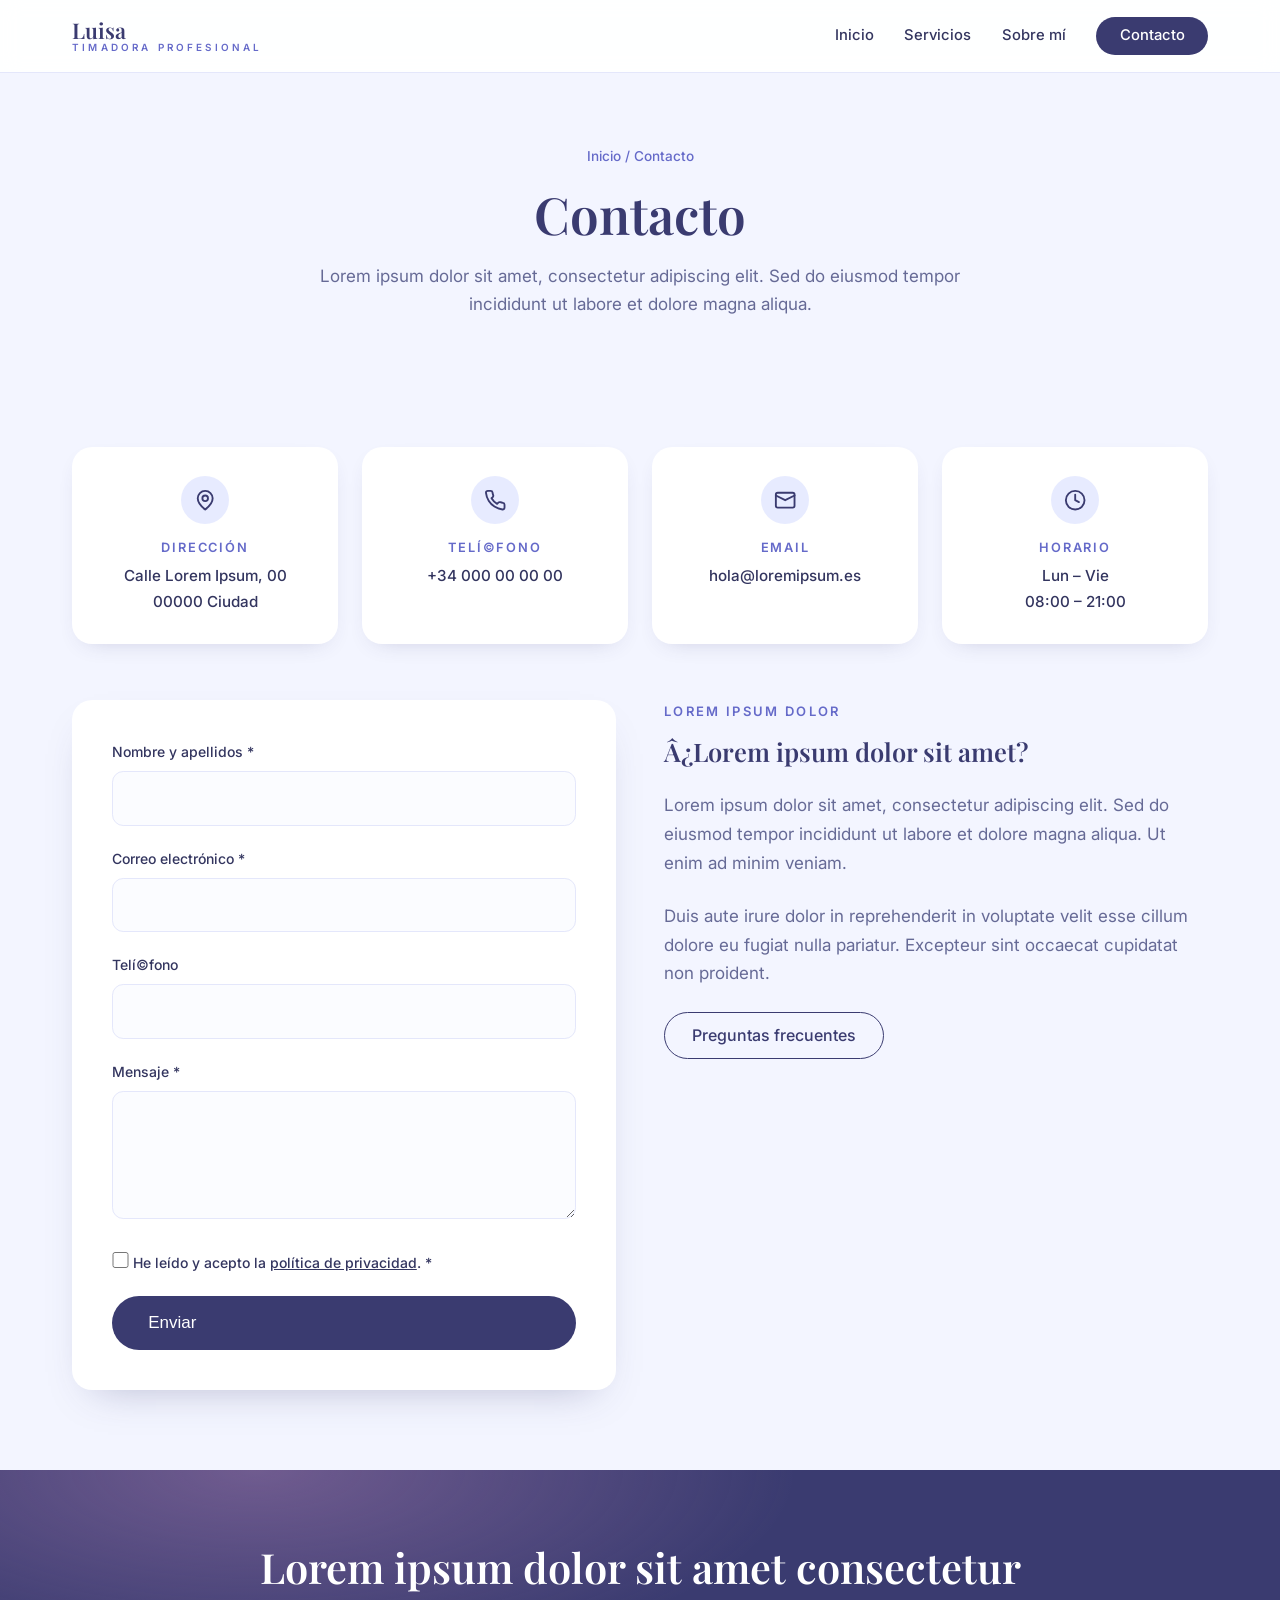
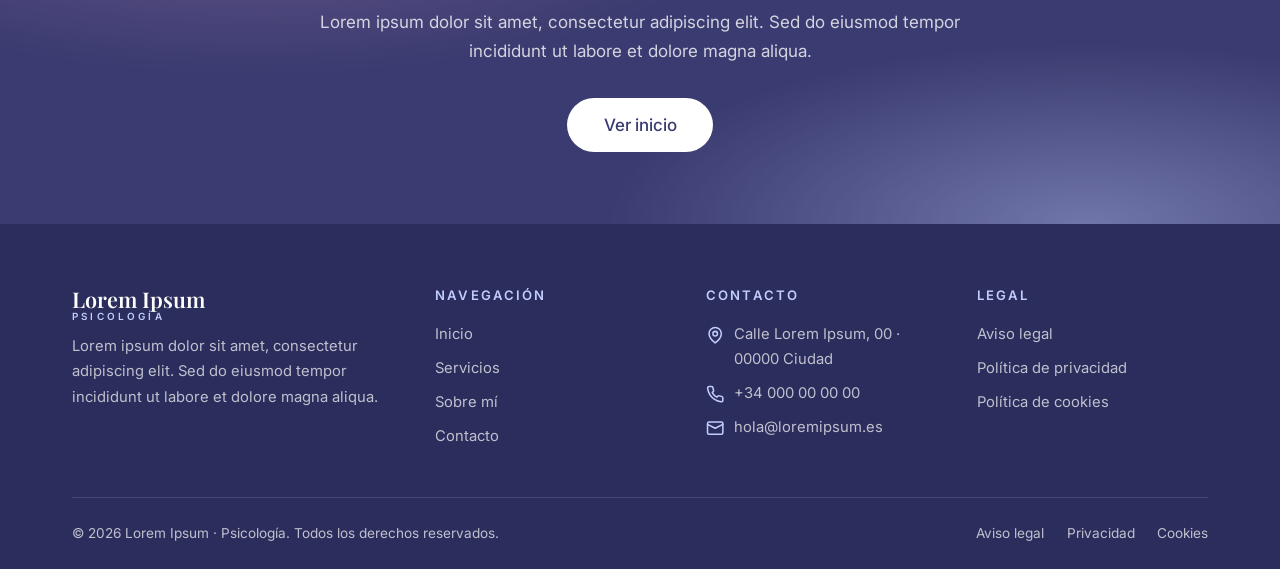
==== contacto.html @ 70025f61 "primer commit Se añaden los ficheros trabajados en local" ====
<!DOCTYPE html>
<html lang="es">

<head>
  <meta charset="UTF-8">
  <meta name="viewport" content="width=device-width, initial-scale=1.0">
  <title>Contacto</title>
  <meta name="description"
    content="Lorem ipsum dolor sit amet, consectetur adipiscing elit. Sed do eiusmod tempor incididunt ut labore et dolore magna aliqua.">
  <link rel="icon" type="image/svg+xml" href="assets/favicon.svg">
  <link rel="preconnect" href="https://fonts.googleapis.com">
  <link rel="preconnect" href="https://fonts.gstatic.com" crossorigin>
  <link
    href="https://fonts.googleapis.com/css2?family=Inter:wght@400;500;600&family=Playfair+Display:ital,wght@0,500;0,600;1,500&display=swap"
    rel="stylesheet">
  <link rel="stylesheet" href="css/style.css">
</head>

<body>

  <header class="site-header" id="site-header"></header>

  <main>

    <section class="page-hero">
      <div class="container">
        <p class="crumb">Inicio / Contacto</p>
        <h1>Contacto</h1>
        <p>Lorem ipsum dolor sit amet, consectetur adipiscing elit. Sed do eiusmod tempor incididunt ut labore et dolore
          magna aliqua.</p>
      </div>
    </section>

    <section class="section">
      <div class="container">

        <div class="info-grid">
          <div class="info-card">
            <div class="icon">
              <svg viewBox="0 0 24 24" fill="none" stroke="currentColor" stroke-width="2" stroke-linecap="round"
                stroke-linejoin="round">
                <path d="M20 10c0 6-8 12-8 12s-8-6-8-12a8 8 0 0 1 16 0Z" />
                <circle cx="12" cy="10" r="3" />
              </svg>
            </div>
            <h3>Dirección</h3>
            <p>Calle Lorem Ipsum, 00<br>00000 Ciudad</p>
          </div>
          <div class="info-card">
            <div class="icon">
              <svg viewBox="0 0 24 24" fill="none" stroke="currentColor" stroke-width="2" stroke-linecap="round"
                stroke-linejoin="round">
                <path
                  d="M22 16.92v3a2 2 0 0 1-2.18 2 19.79 19.79 0 0 1-8.63-3.07 19.5 19.5 0 0 1-6-6A19.79 19.79 0 0 1 2.12 4.18 2 2 0 0 1 4.11 2h3a2 2 0 0 1 2 1.72c.13.96.36 1.9.7 2.81a2 2 0 0 1-.45 2.11L8.09 9.91a16 16 0 0 0 6 6l1.27-1.27a2 2 0 0 1 2.11-.45c.91.34 1.85.57 2.81.7A2 2 0 0 1 22 16.92Z" />
              </svg>
            </div>
            <h3>Telí©fono</h3>
            <p>+34 000 00 00 00</p>
          </div>
          <div class="info-card">
            <div class="icon">
              <svg viewBox="0 0 24 24" fill="none" stroke="currentColor" stroke-width="2" stroke-linecap="round"
                stroke-linejoin="round">
                <rect x="2" y="4" width="20" height="16" rx="2" />
                <path d="m22 7-10 5L2 7" />
              </svg>
            </div>
            <h3>Email</h3>
            <p>hola@loremipsum.es</p>
          </div>
          <div class="info-card">
            <div class="icon">
              <svg viewBox="0 0 24 24" fill="none" stroke="currentColor" stroke-width="2" stroke-linecap="round"
                stroke-linejoin="round">
                <circle cx="12" cy="12" r="10" />
                <path d="M12 6v6l4 2" />
              </svg>
            </div>
            <h3>Horario</h3>
            <p>Lun – Vie<br>08:00 – 21:00</p>
          </div>
        </div>

        <div class="contact-wrap">
          <form class="contact-form" id="contact-form" novalidate>
            <div class="form-group">
              <label for="nombre">Nombre y apellidos *</label>
              <input type="text" id="nombre" name="nombre" required>
            </div>
            <div class="form-group">
              <label for="email">Correo electrónico *</label>
              <input type="email" id="email" name="email" required>
            </div>
            <div class="form-group">
              <label for="telefono">Telí©fono</label>
              <input type="tel" id="telefono" name="telefono">
            </div>
            <div class="form-group">
              <label for="mensaje">Mensaje *</label>
              <textarea id="mensaje" name="mensaje" required></textarea>
            </div>
            <div class="form-group">
              <label class="form-check">
                <input type="checkbox" id="privacidad" required>
                <span>He leí­do y acepto la <a href="#" style="text-decoration:underline">polí­tica de privacidad</a>.
                  *</span>
              </label>
            </div>
            <button type="submit" class="btn btn-primary btn-lg w-100">Enviar</button>
            <p id="form-success" class="form-success">Lorem ipsum dolor sit amet. Nos pondremos en contacto contigo lo
              antes posible.</p>
          </form>

          <aside>
            <p class="eyebrow">Lorem ipsum dolor</p>
            <h2>Â¿Lorem ipsum dolor sit amet?</h2>
            <p class="mt-3">Lorem ipsum dolor sit amet, consectetur adipiscing elit. Sed do eiusmod tempor incididunt ut
              labore et dolore magna aliqua. Ut enim ad minim veniam.</p>
            <p class="mt-3">Duis aute irure dolor in reprehenderit in voluptate velit esse cillum dolore eu fugiat nulla
              pariatur. Excepteur sint occaecat cupidatat non proident.</p>
            <div class="mt-3">
              <a class="btn btn-outline" href="#faq">Preguntas frecuentes</a>
            </div>
          </aside>
        </div>

      </div>
    </section>

    <section class="cta-band" id="faq">
      <div class="container">
        <h2>Lorem ipsum dolor sit amet consectetur</h2>
        <p>Lorem ipsum dolor sit amet, consectetur adipiscing elit. Sed do eiusmod tempor incididunt ut labore et dolore
          magna aliqua.</p>
        <a class="btn btn-light btn-lg" href="index.html">Ver inicio</a>
      </div>
    </section>

  </main>

  <footer class="site-footer" id="site-footer"></footer>

  <script src="js/components.js"></script>
  <script src="js/script.js"></script>
</body>

</html>
---- css/style.css ----
/* =============================================================
   Lorem Ipsum · Psicología
   Paleta inspirada en sandrafernandezpsicologa.es
   ============================================================= */

:root {
  --navy: #3a3b70;
  --navy-light: #656ac9;
  --navy-deep: #2b2d5c;
  --periwinkle: #c2cdff;
  --bg: #f3f5ff;
  --pink: #d498ca;
  --sage: #83a68e;
  --ink: #33355f;
  --muted: #666a96;
  --line: #e4e7fb;
  --white: #ffffff;
  --radius-lg: 1.25rem;
  --radius-md: 0.9rem;
  --shadow: 0 18px 40px -22px rgba(58, 59, 112, 0.35);
  --shadow-sm: 0 8px 24px -14px rgba(58, 59, 112, 0.3);
  --font-serif: "Playfair Display", Georgia, serif;
  --font-sans: "Inter", -apple-system, "Segoe UI", Roboto, sans-serif;
}

*,
*::before,
*::after {
  box-sizing: border-box;
  margin: 0;
  padding: 0;
}

html {
  scroll-behavior: smooth;
}

body {
  font-family: var(--font-sans);
  color: var(--muted);
  background: var(--bg);
  line-height: 1.7;
  font-size: 1.0625rem;
  -webkit-font-smoothing: antialiased;
}

img,
svg {
  display: block;
  max-width: 100%;
}

a {
  color: inherit;
  text-decoration: none;
}

ul {
  list-style: none;
}

.container {
  width: 100%;
  max-width: 74rem;
  margin-inline: auto;
  padding-inline: 1.5rem;
}

.container-narrow {
  max-width: 48rem;
}

/* ----------------------------- Tipografía ----------------------------- */

h1, h2, h3, h4 {
  font-family: var(--font-serif);
  font-weight: 600;
  color: var(--navy);
  line-height: 1.2;
}

.eyebrow {
  font-size: 0.8125rem;
  font-weight: 600;
  letter-spacing: 0.18em;
  text-transform: uppercase;
  color: var(--navy-light);
  margin-bottom: 0.9rem;
}

.section {
  padding-block: 5rem;
}

.section-header {
  max-width: 46rem;
  margin-inline: auto;
  text-align: center;
  margin-bottom: 3.5rem;
}

.section-header h2 {
  font-size: clamp(1.9rem, 3.4vw, 2.6rem);
  margin-bottom: 1rem;
}

.section-header p {
  font-size: 1.0625rem;
}

/* ----------------------------- Botones ----------------------------- */

.btn {
  display: inline-flex;
  align-items: center;
  gap: 0.55rem;
  padding: 0.8rem 1.7rem;
  border-radius: 999px;
  font-weight: 500;
  font-size: 1rem;
  line-height: 1.2;
  border: 1px solid transparent;
  cursor: pointer;
  transition: background 0.25s ease, color 0.25s ease, border-color 0.25s ease, transform 0.2s ease;
}

.btn:hover {
  transform: translateY(-2px);
}

.btn-primary {
  background: var(--navy);
  color: var(--white);
}

.btn-primary:hover {
  background: var(--navy-light);
}

.btn-outline {
  border-color: var(--navy);
  color: var(--navy);
  background: transparent;
}

.btn-outline:hover {
  background: var(--navy);
  color: var(--white);
}

.btn-light {
  background: var(--white);
  color: var(--navy);
}

.btn-light:hover {
  background: var(--periwinkle);
}

.btn-lg {
  padding: 1rem 2.2rem;
  font-size: 1.0625rem;
}

/* ----------------------------- Header ----------------------------- */

.site-header {
  position: sticky;
  top: 0;
  z-index: 50;
  background: rgba(255, 255, 255, 0.92);
  backdrop-filter: blur(10px);
  -webkit-backdrop-filter: blur(10px);
  border-bottom: 1px solid var(--line);
}

.header-inner {
  display: flex;
  align-items: center;
  justify-content: space-between;
  gap: 1.5rem;
  min-height: 4.5rem;
}

.brand {
  font-family: var(--font-serif);
  font-size: 1.35rem;
  font-weight: 600;
  color: var(--navy);
  line-height: 1.05;
}

.brand span {
  display: block;
  font-family: var(--font-sans);
  font-size: 0.62rem;
  font-weight: 600;
  letter-spacing: 0.32em;
  text-transform: uppercase;
  color: var(--navy-light);
}

.main-nav {
  display: flex;
  align-items: center;
  gap: 1.9rem;
}

.main-nav > a:not(.btn) {
  font-size: 0.925rem;
  font-weight: 500;
  color: var(--ink);
  position: relative;
  padding-block: 0.35rem;
}

.main-nav > a:not(.btn)::after {
  content: "";
  position: absolute;
  left: 0;
  bottom: 0;
  width: 100%;
  height: 2px;
  background: var(--navy-light);
  border-radius: 2px;
  transform: scaleX(0);
  transform-origin: left;
  transition: transform 0.25s ease;
}

.main-nav > a:not(.btn):hover::after,
.main-nav > a:not(.btn).active::after {
  transform: scaleX(1);
}

.main-nav > a:not(.btn).active {
  color: var(--navy);
}

.nav-cta {
  padding: 0.6rem 1.4rem;
  font-size: 0.925rem;
}

.nav-toggle {
  display: none;
  background: none;
  border: 1px solid var(--line);
  border-radius: 0.6rem;
  width: 2.6rem;
  height: 2.6rem;
  cursor: pointer;
  color: var(--navy);
}

/* ----------------------------- Hero ----------------------------- */

.hero {
  position: relative;
  overflow: hidden;
  padding-block: clamp(4.5rem, 9vw, 7.5rem) 5rem;
}

.hero-inner {
  position: relative;
  display: grid;
  grid-template-columns: 1.05fr 0.95fr;
  gap: 3.5rem;
  align-items: center;
}

.hero h1 {
  font-size: clamp(2.4rem, 5vw, 3.8rem);
  margin-bottom: 1.4rem;
}

.hero h1 em {
  font-style: italic;
  color: var(--navy-light);
}

.hero .lede {
  font-size: 1.15rem;
  color: var(--muted);
  max-width: 33rem;
  margin-bottom: 2.2rem;
}

.hero-actions {
  display: flex;
  flex-wrap: wrap;
  gap: 1rem;
}

.hero-pill {
  margin-top: 2.4rem;
  display: inline-flex;
  align-items: center;
  gap: 0.6rem;
  background: rgba(194, 205, 255, 0.35);
  color: var(--navy);
  font-size: 0.875rem;
  font-weight: 500;
  padding: 0.5rem 1.1rem;
  border-radius: 999px;
  border: 1px solid rgba(58, 59, 112, 0.12);
}

.hero-visual {
  position: relative;
  display: flex;
  justify-content: center;
}

.hero-visual svg {
  width: min(100%, 30rem);
  height: auto;
}

.hero-blob {
  position: absolute;
  inset: auto 0 0 auto;
  z-index: -1;
  width: 20rem;
  opacity: 0.5;
  pointer-events: none;
}

/* ----------------------------- Grids / cards ----------------------------- */

.grid {
  display: grid;
  gap: 1.5rem;
}

.grid-2 {
  grid-template-columns: repeat(2, 1fr);
}

.grid-3 {
  grid-template-columns: repeat(3, 1fr);
}

.grid-4 {
  grid-template-columns: repeat(4, 1fr);
}

.mt-3 {
  margin-top: 1.5rem;
}

.w-100 {
  width: 100%;
}

.animate-fade {
  animation: fade-in 0.8s ease-out both;
}

@keyframes fade-in {
  0% {
    opacity: 0;
    transform: translateY(20px);
  }
  100% {
    opacity: 1;
    transform: translateY(0);
  }
}

.card {
  background: var(--white);
  border-radius: var(--radius-lg);
  box-shadow: var(--shadow-sm);
  padding: 2rem;
  transition: transform 0.3s ease, box-shadow 0.3s ease;
}

.card:hover {
  transform: translateY(-6px);
  box-shadow: var(--shadow);
}

.card h3 {
  font-size: 1.3rem;
  margin-bottom: 0.7rem;
}

.card p {
  font-size: 0.975rem;
}

.card-link {
  display: inline-flex;
  align-items: center;
  gap: 0.4rem;
  margin-top: 1rem;
  font-size: 0.9rem;
  font-weight: 600;
  color: var(--navy-light);
}

.card-link:hover {
  color: var(--navy);
}

/* ----------------------------- Servicios ----------------------------- */

.service-icon {
  width: 3.4rem;
  height: 3.4rem;
  border-radius: 1rem;
  background: rgba(194, 205, 255, 0.35);
  display: flex;
  align-items: center;
  justify-content: center;
  color: var(--navy);
  margin-bottom: 1.2rem;
}

.service-icon svg {
  width: 1.7rem;
  height: 1.7rem;
}

/* ----------------------------- Método (pasos) ----------------------------- */

.method {
  background: linear-gradient(180deg, var(--bg) 0%, rgba(194, 205, 255, 0.25) 100%);
}

.step {
  position: relative;
  background: var(--white);
  border-radius: var(--radius-lg);
  box-shadow: var(--shadow-sm);
  padding: 2.2rem 2rem;
}

.step-num {
  font-family: var(--font-serif);
  font-style: italic;
  font-weight: 600;
  font-size: 3rem;
  line-height: 1;
  color: var(--periwinkle);
  margin-bottom: 1rem;
  display: block;
}

.step h3 {
  font-size: 1.2rem;
  margin-bottom: 0.6rem;
}

.step p {
  font-size: 0.95rem;
}

/* ----------------------------- Sobre mí teaser ----------------------------- */

.split {
  display: grid;
  grid-template-columns: 1fr 1fr;
  gap: 3.5rem;
  align-items: center;
}

.split-media {
  position: relative;
}

.split-media::before {
  content: "";
  position: absolute;
  inset: -1.4rem auto auto -1.4rem;
  width: 60%;
  height: 60%;
  border-radius: var(--radius-lg) 0 var(--radius-lg) 0;
  background: rgba(212, 152, 202, 0.35);
  z-index: -1;
}

.split-media svg {
  width: 100%;
  border-radius: var(--radius-lg);
}

.checklist {
  margin-top: 1.4rem;
  display: grid;
  gap: 0.7rem;
}

.checklist li {
  display: flex;
  gap: 0.7rem;
  align-items: flex-start;
  font-weight: 500;
  color: var(--ink);
  font-size: 0.975rem;
}

.checklist svg {
  flex-shrink: 0;
  width: 1.25rem;
  height: 1.25rem;
  color: var(--sage);
}

/* ----------------------------- Modalidades ----------------------------- */

.modality {
  background: var(--white);
  border-radius: var(--radius-lg);
  box-shadow: var(--shadow-sm);
  padding: 2.4rem 2.2rem;
  border-top: 4px solid var(--periwinkle);
}

.modality h3 {
  font-size: 1.5rem;
  margin-bottom: 0.7rem;
}

.modality ul {
  margin-top: 1rem;
  display: grid;
  gap: 0.6rem;
}

.modality li {
  display: flex;
  gap: 0.65rem;
  align-items: flex-start;
  font-size: 0.975rem;
}

.modality-price {
  margin-top: 1.6rem;
  padding-top: 1.4rem;
  border-top: 1px dashed var(--line);
  display: flex;
  align-items: baseline;
  gap: 1rem;
  flex-wrap: wrap;
}

.modality-price strong {
  font-family: var(--font-serif);
  font-size: 1.9rem;
  color: var(--navy);
  font-weight: 600;
}

.modality-price span {
  font-size: 0.9rem;
}

/* ----------------------------- Testimonios ----------------------------- */

.testimonials {
  background: var(--navy-deep);
  color: rgba(255, 255, 255, 0.82);
}

.testimonials .section-header h2 {
  color: var(--white);
}

.testimonials .section-header p {
  color: rgba(255, 255, 255, 0.7);
}

.testimonial {
  background: rgba(255, 255, 255, 0.06);
  border: 1px solid rgba(255, 255, 255, 0.1);
  border-radius: var(--radius-lg);
  padding: 2rem;
}

.testimonial blockquote {
  font-family: var(--font-serif);
  font-style: italic;
  font-size: 1.05rem;
  line-height: 1.6;
  color: rgba(255, 255, 255, 0.92);
  margin-bottom: 1.4rem;
}

.testimonial figcaption {
  font-size: 0.85rem;
  letter-spacing: 0.08em;
  text-transform: uppercase;
  color: var(--periwinkle);
  font-weight: 600;
}

.testimonial .stars {
  color: var(--pink);
  font-size: 0.95rem;
  letter-spacing: 0.2em;
  margin-bottom: 0.9rem;
}

/* ----------------------------- FAQ ----------------------------- */

.faq-item {
  background: var(--white);
  border-radius: var(--radius-md);
  border: 1px solid var(--line);
  overflow: hidden;
}

.faq-item:not(:last-child) {
  margin-bottom: 1rem;
}

.faq-item summary {
  cursor: pointer;
  list-style: none;
  display: flex;
  justify-content: space-between;
  align-items: center;
  gap: 1rem;
  padding: 1.2rem 1.5rem;
  font-weight: 600;
  color: var(--ink);
  font-size: 1rem;
}

.faq-item summary::-webkit-details-marker {
  display: none;
}

.faq-item summary::after {
  content: "+";
  font-family: var(--font-serif);
  font-size: 1.5rem;
  color: var(--navy-light);
  transition: transform 0.25s ease;
  line-height: 1;
}

.faq-item[open] summary::after {
  transform: rotate(45deg);
}

.faq-item .faq-body {
  padding: 0 1.5rem 1.4rem;
  font-size: 0.975rem;
}

/* ----------------------------- CTA band ----------------------------- */

.cta-band {
  background:
    radial-gradient(900px 340px at 20% 0%, rgba(212, 152, 202, 0.35), transparent 60%),
    radial-gradient(800px 300px at 85% 100%, rgba(194, 205, 255, 0.4), transparent 60%),
    var(--navy);
  color: var(--white);
  padding-block: 4.5rem;
  text-align: center;
}

.cta-band h2 {
  color: var(--white);
  font-size: clamp(1.8rem, 3.4vw, 2.6rem);
  margin-bottom: 1rem;
}

.cta-band p {
  color: rgba(255, 255, 255, 0.78);
  max-width: 40rem;
  margin-inline: auto;
  margin-bottom: 2rem;
}

/* ----------------------------- Footer ----------------------------- */

.site-footer {
  background: var(--navy-deep);
  color: rgba(255, 255, 255, 0.7);
  padding-top: 4rem;
  font-size: 0.925rem;
}

.footer-grid {
  display: grid;
  grid-template-columns: 1.4fr 1fr 1fr 1fr;
  gap: 2.5rem;
  padding-bottom: 3rem;
}

.site-footer .brand {
  color: var(--white);
  margin-bottom: 0.8rem;
  display: inline-block;
}

.site-footer .brand span {
  color: var(--periwinkle);
}

.footer-col h4 {
  font-family: var(--font-sans);
  font-weight: 600;
  font-size: 0.82rem;
  letter-spacing: 0.16em;
  text-transform: uppercase;
  color: var(--periwinkle);
  margin-bottom: 1.1rem;
}

.footer-col li + li {
  margin-top: 0.55rem;
}

.footer-col a:hover {
  color: var(--white);
}

.footer-contact li {
  display: flex;
  gap: 0.6rem;
}

.footer-contact svg {
  flex-shrink: 0;
  width: 1.15rem;
  height: 1.15rem;
  margin-top: 0.25rem;
  color: var(--periwinkle);
}

.footer-bottom {
  border-top: 1px solid rgba(255, 255, 255, 0.12);
  padding-block: 1.5rem;
  display: flex;
  justify-content: space-between;
  flex-wrap: wrap;
  gap: 0.7rem;
  font-size: 0.85rem;
}

.footer-bottom nav {
  display: flex;
  gap: 1.4rem;
}

/* ----------------------------- Páginas interiores ----------------------------- */

.page-hero {
  position: relative;
  overflow: hidden;
  padding-block: 4.5rem 3rem;
  text-align: center;
}

.page-hero h1 {
  font-size: clamp(2.2rem, 4.2vw, 3.2rem);
  margin-bottom: 1rem;
}

.page-hero p {
  max-width: 40rem;
  margin-inline: auto;
}

.crumb {
  font-size: 0.85rem;
  color: var(--navy-light);
  margin-bottom: 1rem;
  font-weight: 500;
}

.pull-quote {
  text-align: center;
  font-family: var(--font-serif);
  font-style: italic;
  font-weight: 500;
  font-size: clamp(1.4rem, 2.6vw, 1.9rem);
  line-height: 1.5;
  color: var(--navy);
  max-width: 44rem;
  margin-inline: auto;
}

/* Servicios página: bloques alternos */

.service-block {
  display: grid;
  grid-template-columns: 0.9fr 1.1fr;
  gap: 2.6rem;
  align-items: center;
  background: var(--white);
  border-radius: var(--radius-lg);
  padding: 2.4rem;
  box-shadow: var(--shadow-sm);
}

.service-block + .service-block {
  margin-top: 1.6rem;
}

.service-block .block-num {
  font-family: var(--font-serif);
  font-style: italic;
  color: var(--periwinkle);
  font-size: 1.4rem;
  font-weight: 600;
}

.service-block h3 {
  font-size: 1.6rem;
  margin: 0.4rem 0 0.8rem;
}

.service-block svg {
  width: min(100%, 20rem);
  margin-inline: auto;
  border-radius: var(--radius-md);
}

/* Info contacto */

.info-grid {
  display: grid;
  grid-template-columns: repeat(4, 1fr);
  gap: 1.5rem;
  margin-bottom: 3.5rem;
}

.info-card {
  background: var(--white);
  border-radius: var(--radius-lg);
  box-shadow: var(--shadow-sm);
  padding: 1.8rem;
  text-align: center;
}

.info-card .icon {
  width: 3rem;
  height: 3rem;
  margin: 0 auto 1rem;
  border-radius: 999px;
  background: rgba(194, 205, 255, 0.4);
  display: flex;
  align-items: center;
  justify-content: center;
  color: var(--navy);
}

.info-card .icon svg {
  width: 1.4rem;
  height: 1.4rem;
}

.info-card h3 {
  font-family: var(--font-sans);
  font-size: 0.8rem;
  letter-spacing: 0.14em;
  text-transform: uppercase;
  color: var(--navy-light);
  margin-bottom: 0.5rem;
}

.info-card p {
  font-size: 0.95rem;
  color: var(--ink);
  font-weight: 500;
}

/* Formulario */

.contact-wrap {
  display: grid;
  grid-template-columns: 1fr 1fr;
  gap: 3rem;
  align-items: start;
}

.contact-form {
  background: var(--white);
  border-radius: var(--radius-lg);
  box-shadow: var(--shadow);
  padding: 2.5rem;
}

.form-group {
  margin-bottom: 1.3rem;
}

.form-group label {
  display: block;
  font-size: 0.875rem;
  font-weight: 500;
  color: var(--ink);
  margin-bottom: 0.45rem;
}

.form-group input,
.form-group textarea {
  width: 100%;
  border: 1px solid var(--line);
  border-radius: 0.7rem;
  padding: 0.8rem 1rem;
  font: inherit;
  font-size: 1rem;
  color: var(--ink);
  background: #fbfcff;
  transition: border-color 0.2s ease, box-shadow 0.2s ease;
}

.form-group input:focus,
.form-group textarea:focus {
  outline: none;
  border-color: var(--navy-light);
  box-shadow: 0 0 0 3px rgba(101, 106, 201, 0.18);
}

.form-group textarea {
  min-height: 8rem;
  resize: vertical;
}

.form-check {
  display: flex;
  gap: 0.6rem;
  align-items: flex-start;
  font-size: 0.85rem;
}

.form-check input {
  width: 1.05rem;
  height: 1.05rem;
  margin-top: 0.2rem;
  accent-color: var(--navy);
}

.form-success {
  display: none;
  margin-top: 1rem;
  padding: 0.9rem 1.1rem;
  border-radius: 0.7rem;
  background: rgba(131, 166, 142, 0.18);
  color: #3f6d50;
  font-size: 0.925rem;
}

.form-success.show {
  display: block;
}

/* ----------------------------- Responsive ----------------------------- */

@media (max-width: 980px) {
  .grid-3 {
    grid-template-columns: repeat(2, 1fr);
  }

  .grid-4 {
    grid-template-columns: repeat(2, 1fr);
  }

  .footer-grid {
    grid-template-columns: 1fr 1fr;
  }

  .info-grid {
    grid-template-columns: 1fr 1fr;
  }

  .hero-inner,
  .split,
  .service-block,
  .contact-wrap {
    grid-template-columns: 1fr;
  }

  .hero-visual {
    order: -1;
  }

  .service-block svg {
    max-width: 16rem;
  }
}

@media (max-width: 860px) {
  .nav-toggle {
    display: inline-flex;
    align-items: center;
    justify-content: center;
  }

  .main-nav {
    position: absolute;
    top: 100%;
    left: 0;
    right: 0;
    flex-direction: column;
    align-items: stretch;
    gap: 0.4rem;
    background: var(--white);
    border-bottom: 1px solid var(--line);
    padding: 1rem 1.5rem 1.6rem;
    box-shadow: var(--shadow);
    display: none;
  }

  .main-nav.open {
    display: flex;
  }

  .main-nav > a:not(.btn) {
    padding: 0.6rem 0;
  }

  .main-nav > a:not(.btn)::after {
    display: none;
  }

  .nav-cta {
    margin-top: 0.5rem;
    justify-content: center;
  }
}

@media (max-width: 620px) {
  body {
    font-size: 1rem;
  }

  .section {
    padding-block: 3.5rem;
  }

  .grid-3,
  .grid-4,
  .grid-2,
  .info-grid,
  .footer-grid {
    grid-template-columns: 1fr;
  }

  .hero h1 {
    font-size: 2.3rem;
  }
}
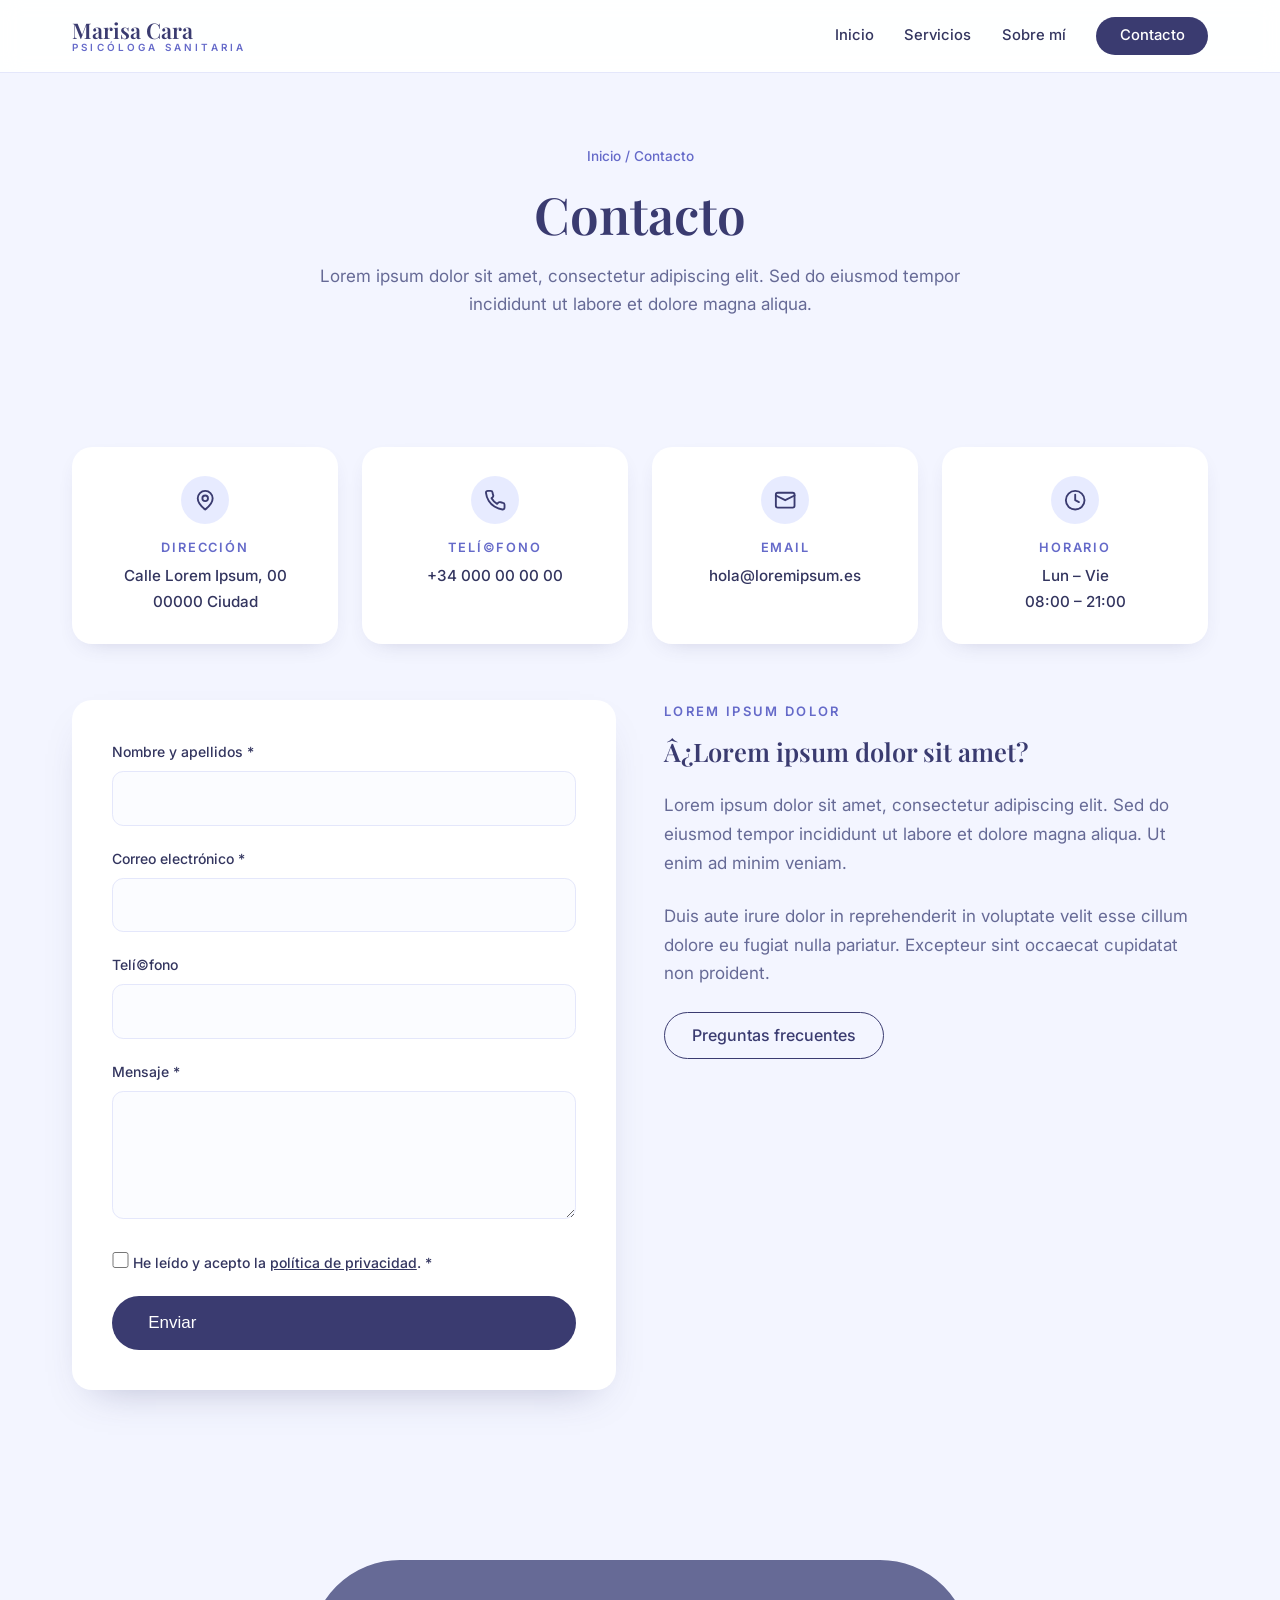
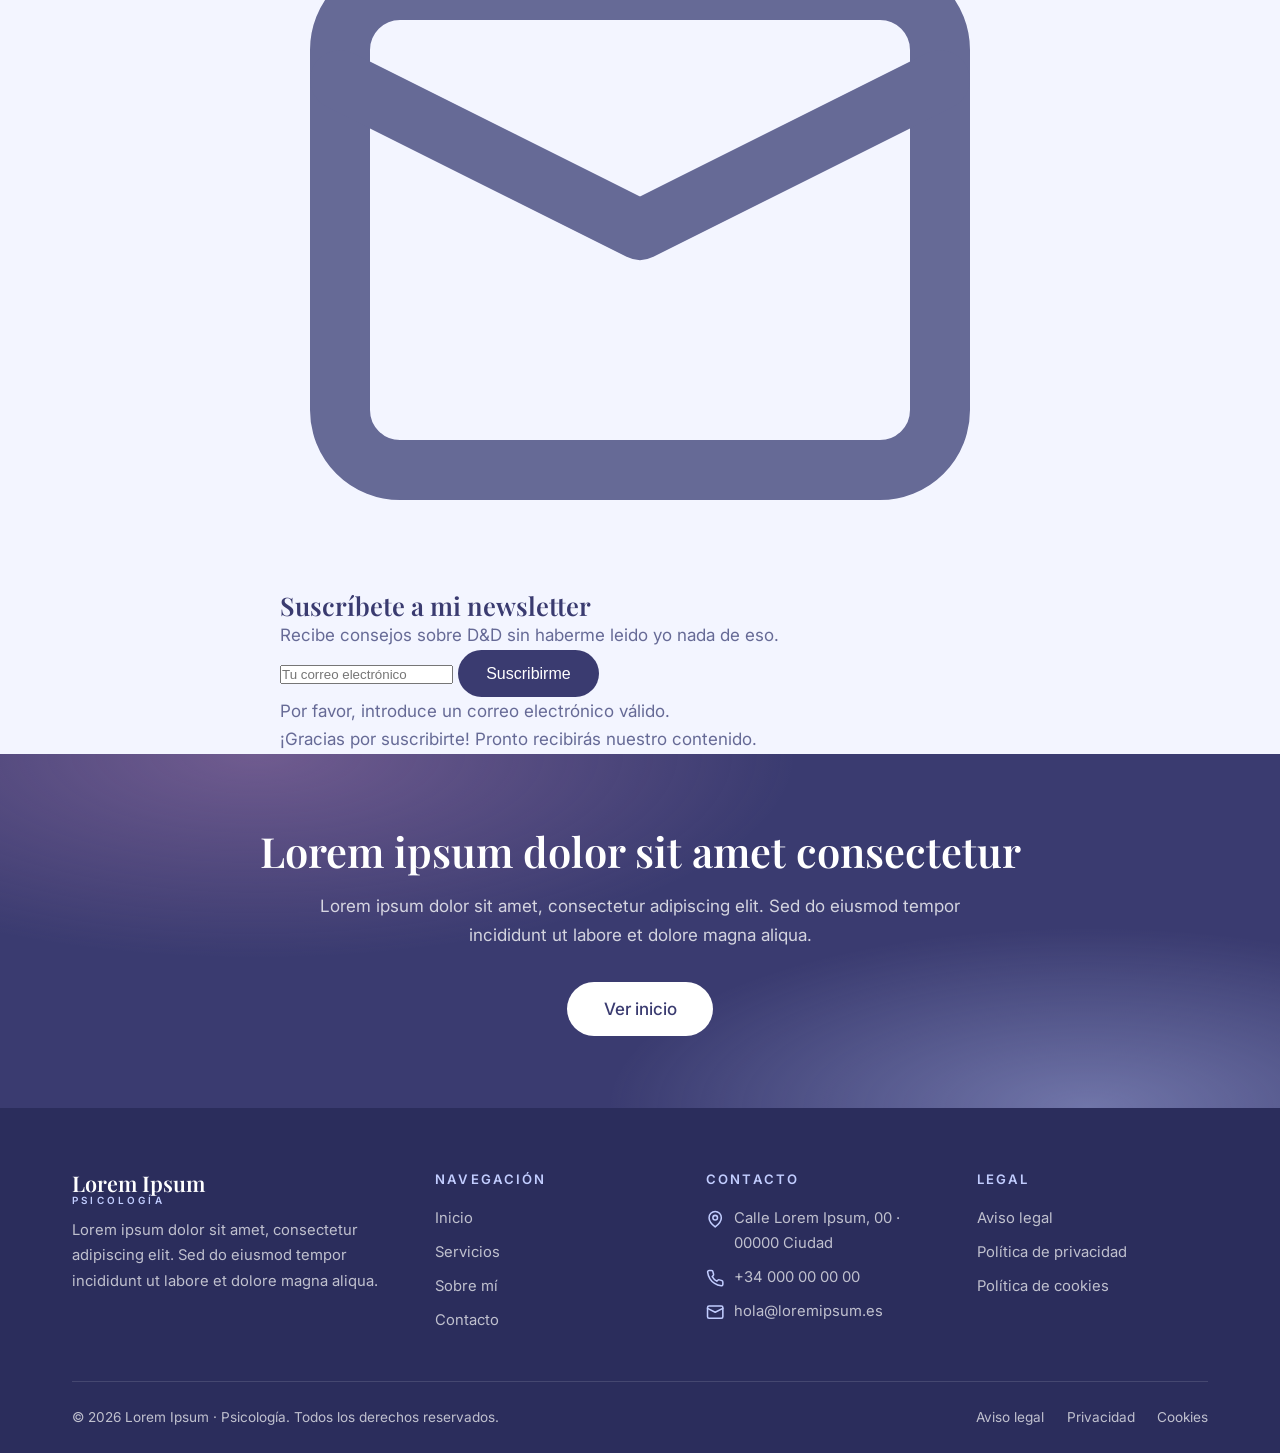
==== commit a5563c2f: "se quita el lore ipsum ahora tiene texto real" ====
--- a/contacto.html
+++ b/contacto.html
@@ -127,6 +127,31 @@
       </div>
     </section>
 
+    <section class="newsletter-section">
+      <div class="container container-narrow">
+        <div class="newsletter-card">
+          <div class="newsletter-icon">
+            <svg viewBox="0 0 24 24" fill="none" stroke="currentColor" stroke-width="2" stroke-linecap="round"
+              stroke-linejoin="round">
+              <rect x="2" y="4" width="20" height="16" rx="2" />
+              <path d="m22 7-10 5L2 7" />
+            </svg>
+          </div>
+          <h2>Suscríbete a mi newsletter</h2>
+          <p>Recibe consejos sobre D&D sin haberme leido yo nada de eso.</p>
+          <form class="newsletter-form" id="newsletter-form" novalidate>
+            <div class="newsletter-input-wrap">
+              <input type="email" id="newsletter-email" name="email" placeholder="Tu correo electrónico" required>
+              <button type="submit" class="btn btn-primary">Suscribirme</button>
+            </div>
+            <p id="newsletter-error" class="newsletter-error">Por favor, introduce un correo electrónico válido.</p>
+            <p id="newsletter-success" class="newsletter-success">¡Gracias por suscribirte! Pronto recibirás nuestro
+              contenido.</p>
+          </form>
+        </div>
+      </div>
+    </section>
+
     <section class="cta-band" id="faq">
       <div class="container">
         <h2>Lorem ipsum dolor sit amet consectetur</h2>
--- a/css/style.css
+++ b/css/style.css
@@ -72,7 +72,10 @@
 
 /* ----------------------------- Tipografía ----------------------------- */
 
-h1, h2, h3, h4 {
+h1,
+h2,
+h3,
+h4 {
   font-family: var(--font-serif);
   font-weight: 600;
   color: var(--navy);
@@ -206,7 +209,7 @@
   gap: 1.9rem;
 }
 
-.main-nav > a:not(.btn) {
+.main-nav>a:not(.btn) {
   font-size: 0.925rem;
   font-weight: 500;
   color: var(--ink);
@@ -214,7 +217,7 @@
   padding-block: 0.35rem;
 }
 
-.main-nav > a:not(.btn)::after {
+.main-nav>a:not(.btn)::after {
   content: "";
   position: absolute;
   left: 0;
@@ -228,12 +231,12 @@
   transition: transform 0.25s ease;
 }
 
-.main-nav > a:not(.btn):hover::after,
-.main-nav > a:not(.btn).active::after {
+.main-nav>a:not(.btn):hover::after,
+.main-nav>a:not(.btn).active::after {
   transform: scaleX(1);
 }
 
-.main-nav > a:not(.btn).active {
+.main-nav>a:not(.btn).active {
   color: var(--navy);
 }
 
@@ -362,6 +365,7 @@
     opacity: 0;
     transform: translateY(20px);
   }
+
   100% {
     opacity: 1;
     transform: translateY(0);
@@ -712,7 +716,7 @@
   margin-bottom: 1.1rem;
 }
 
-.footer-col li + li {
+.footer-col li+li {
   margin-top: 0.55rem;
 }
 
@@ -799,7 +803,7 @@
   box-shadow: var(--shadow-sm);
 }
 
-.service-block + .service-block {
+.service-block+.service-block {
   margin-top: 1.6rem;
 }
 
@@ -1013,11 +1017,11 @@
     display: flex;
   }
 
-  .main-nav > a:not(.btn) {
+  .main-nav>a:not(.btn) {
     padding: 0.6rem 0;
   }
 
-  .main-nav > a:not(.btn)::after {
+  .main-nav>a:not(.btn)::after {
     display: none;
   }
 
